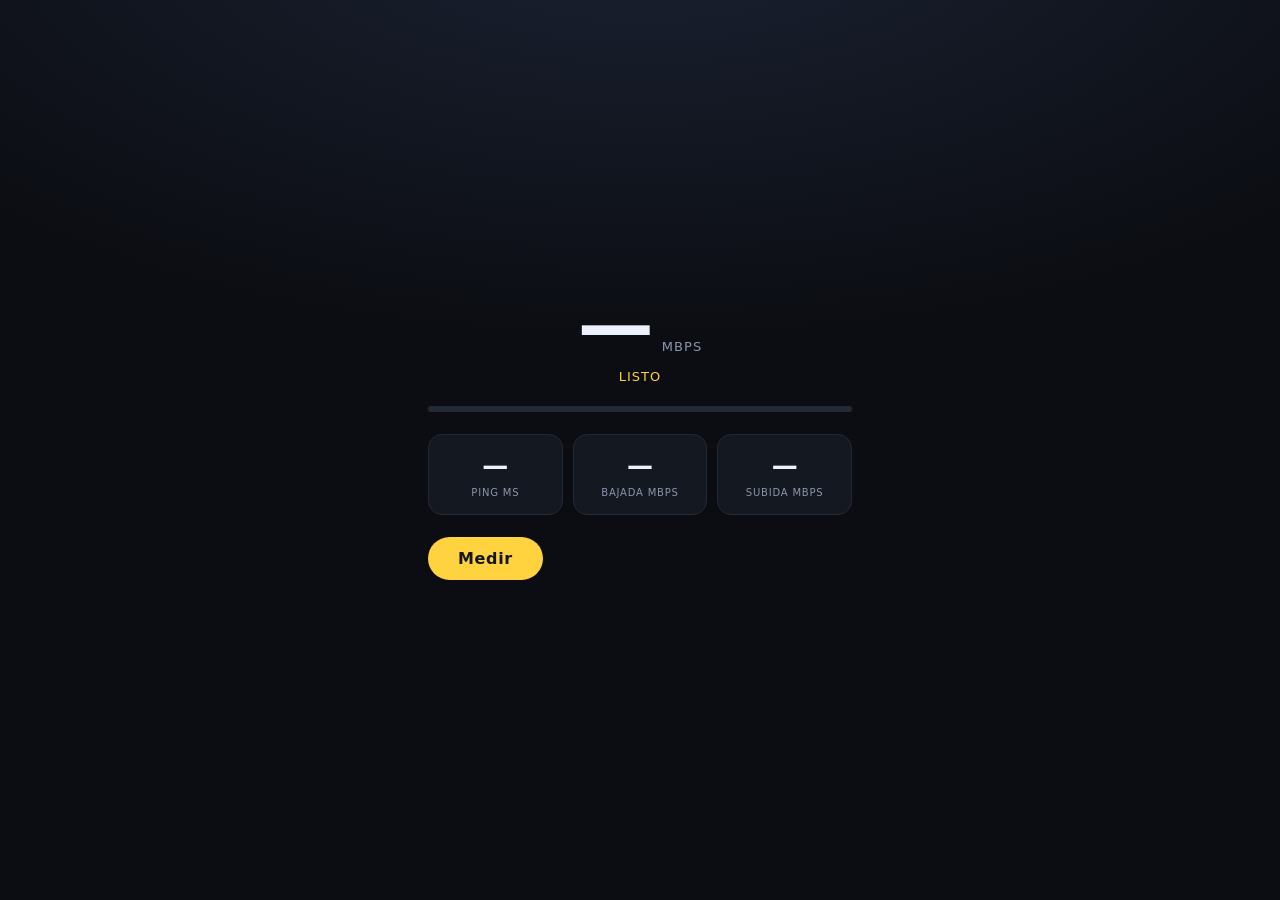
==== src/index.html @ 3a6222d8 "feat: add Tauri GUI for the Ookla speedtest CLI Spawns the CLI with -f jsonl and forwards each event" ====
<!doctype html>
<html lang="es">
  <head>
    <meta charset="utf-8" />
    <meta name="viewport" content="width=device-width, initial-scale=1" />
    <title>LightningTest</title>
    <link rel="stylesheet" href="styles.css" />
  </head>
  <body>
    <main>
      <section class="readout">
        <div class="speed">
          <span id="speed">—</span>
          <span class="unit">Mbps</span>
        </div>
        <span id="phase" class="phase">Listo</span>
      </section>

      <div class="gauge" role="img" aria-label="Velocidad instantánea">
        <div id="fill" class="fill"></div>
      </div>

      <section class="cards">
        <div class="card">
          <span id="ping" class="num">—</span>
          <span class="cap">ping ms</span>
        </div>
        <div class="card">
          <span id="down" class="num">—</span>
          <span class="cap">bajada Mbps</span>
        </div>
        <div class="card">
          <span id="up" class="num">—</span>
          <span class="cap">subida Mbps</span>
        </div>
      </section>

      <section class="row">
        <button id="go" type="button">Medir</button>
        <span id="server" class="meta"></span>
      </section>

      <p id="error" class="error" role="alert"></p>
    </main>
    <script src="main.js"></script>
  </body>
</html>
---- src/styles.css ----
:root {
  color-scheme: dark;
  --bg: #0b0d12;
  --panel: #141821;
  --line: #232937;
  --text: #eef2ff;
  --dim: #8b95ab;
  --accent: #ffd23f;
  --accent-2: #4fd1ff;
}

* {
  box-sizing: border-box;
}

html,
body {
  height: 100%;
  margin: 0;
}

body {
  display: grid;
  place-items: center;
  background: radial-gradient(120% 80% at 50% -10%, #1b2233 0%, var(--bg) 60%);
  color: var(--text);
  font-family: system-ui, -apple-system, "Segoe UI", sans-serif;
  user-select: none;
}

main {
  width: 100%;
  max-width: 480px;
  padding: 32px 28px;
  display: flex;
  flex-direction: column;
  gap: 22px;
}

.readout {
  display: flex;
  flex-direction: column;
  align-items: center;
  gap: 6px;
}

.speed {
  display: flex;
  align-items: baseline;
  gap: 10px;
}

#speed {
  font-size: 76px;
  font-weight: 700;
  line-height: 1;
  font-variant-numeric: tabular-nums;
  letter-spacing: -2px;
}

.unit,
.phase,
.cap,
.meta {
  color: var(--dim);
  font-size: 13px;
  letter-spacing: 0.08em;
  text-transform: uppercase;
}

.phase {
  color: var(--accent);
}

.gauge {
  height: 6px;
  border-radius: 999px;
  background: var(--line);
  overflow: hidden;
}

.fill {
  height: 100%;
  width: 0;
  border-radius: 999px;
  background: linear-gradient(90deg, var(--accent-2), var(--accent));
  transition: width 180ms ease-out;
}

.cards {
  display: grid;
  grid-template-columns: repeat(3, 1fr);
  gap: 10px;
}

.card {
  display: flex;
  flex-direction: column;
  align-items: center;
  gap: 6px;
  padding: 16px 8px;
  background: var(--panel);
  border: 1px solid var(--line);
  border-radius: 14px;
}

.num {
  font-size: 26px;
  font-weight: 600;
  font-variant-numeric: tabular-nums;
}

.card .cap {
  font-size: 10px;
  text-align: center;
}

.row {
  display: flex;
  align-items: center;
  gap: 14px;
}

button {
  padding: 12px 30px;
  border: 0;
  border-radius: 999px;
  background: var(--accent);
  color: #14161c;
  font: inherit;
  font-weight: 700;
  letter-spacing: 0.04em;
  cursor: pointer;
}

button:hover {
  filter: brightness(1.08);
}

button.running {
  background: transparent;
  border: 1px solid var(--line);
  color: var(--text);
}

.meta {
  font-size: 11px;
  text-transform: none;
  letter-spacing: 0;
  line-height: 1.3;
}

.error {
  min-height: 1em;
  margin: 0;
  color: #ff7a7a;
  font-size: 12px;
}
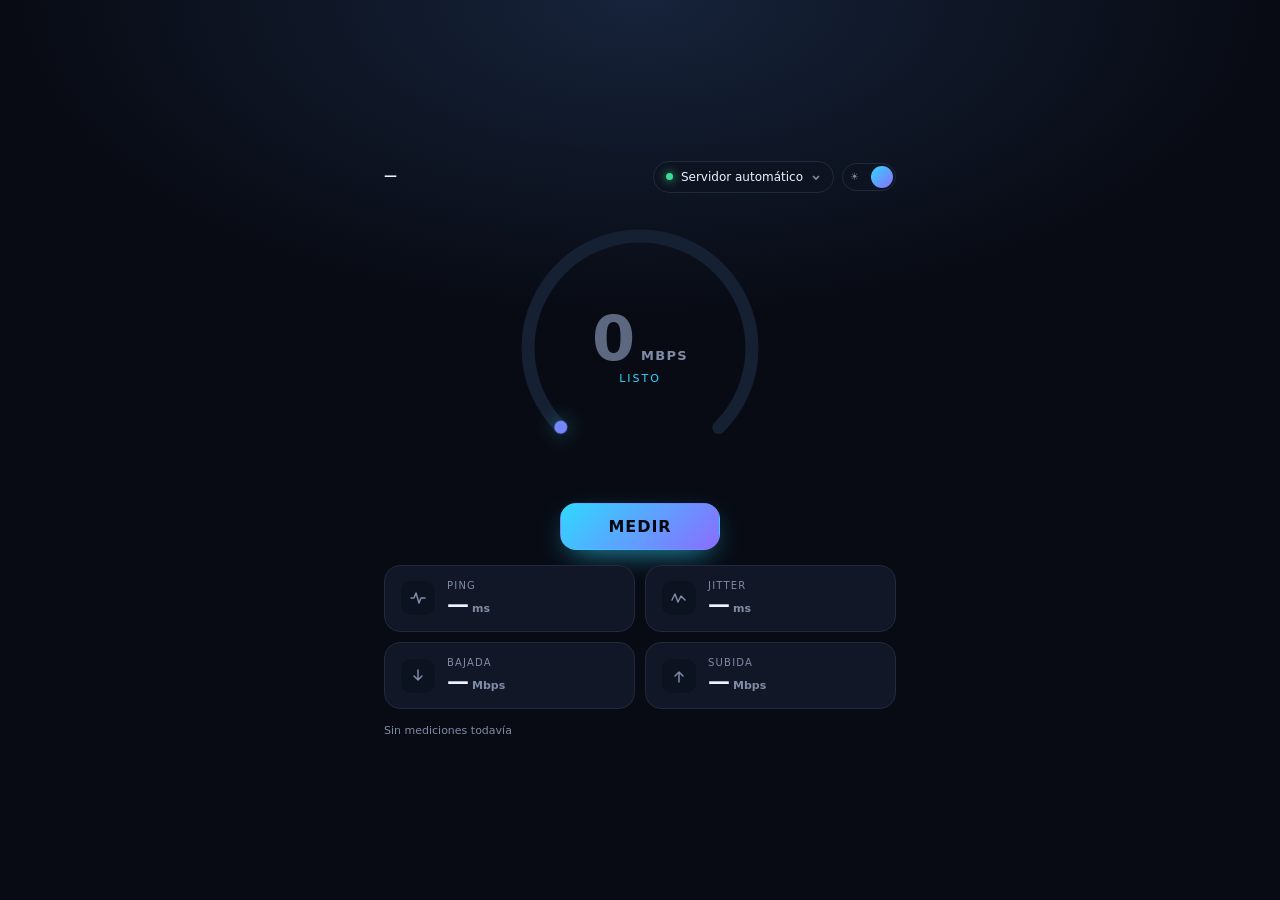
==== commit b632105a: "feat(ui): port the mockup gauge and server picker to the app Gauge, four metric cards (ping, jitter," ====
--- a/src/index.html
+++ b/src/index.html
@@ -7,41 +7,129 @@
     <link rel="stylesheet" href="styles.css" />
   </head>
   <body>
-    <main>
-      <section class="readout">
-        <div class="speed">
-          <span id="speed">—</span>
-          <span class="unit">Mbps</span>
+    <div class="app">
+      <header class="top">
+        <div class="conn">
+          <span class="isp" id="isp">—</span>
+          <span class="ip" id="ip"></span>
         </div>
-        <span id="phase" class="phase">Listo</span>
+        <div class="tools">
+          <button class="server" id="serverBtn" type="button">
+            <span class="dot"></span>
+            <span class="label" id="serverLabel">Servidor automático</span>
+            <svg width="10" height="10" viewBox="0 0 10 10" aria-hidden="true">
+              <path d="M2 4l3 3 3-3" stroke="currentColor" stroke-width="1.6" fill="none" />
+            </svg>
+          </button>
+
+          <button class="switch" id="theme" type="button" role="switch" aria-checked="true"
+                  aria-label="Cambiar a modo claro" title="Modo claro / oscuro">
+            <span class="glyph" aria-hidden="true">☀</span>
+            <span class="glyph" aria-hidden="true">☾</span>
+            <span class="knob"></span>
+          </button>
+        </div>
+      </header>
+
+      <section class="gauge-wrap">
+        <svg class="gauge" viewBox="0 0 300 300" aria-hidden="true">
+          <defs>
+            <linearGradient id="grad" x1="0" y1="1" x2="1" y2="0">
+              <stop class="g1" offset="0%" />
+              <stop class="g2" offset="100%" />
+            </linearGradient>
+          </defs>
+          <circle class="track" cx="150" cy="150" r="120"
+                  stroke-dasharray="565.5 754" transform="rotate(135 150 150)" />
+          <circle id="arc" class="arc" cx="150" cy="150" r="120"
+                  stroke-dasharray="0 754" transform="rotate(135 150 150)" />
+        </svg>
+
+        <div class="center">
+          <div class="value">
+            <span id="num" class="dim">0</span>
+            <span class="unit">Mbps</span>
+          </div>
+          <span class="phase" id="phase">Listo</span>
+          <span class="err" id="error" role="alert"></span>
+        </div>
       </section>
 
-      <div class="gauge" role="img" aria-label="Velocidad instantánea">
-        <div id="fill" class="fill"></div>
+      <div class="actions">
+        <button id="go" type="button">MEDIR</button>
       </div>
 
       <section class="cards">
-        <div class="card">
-          <span id="ping" class="num">—</span>
-          <span class="cap">ping ms</span>
+        <div class="card" id="card-ping">
+          <span class="icon">
+            <svg width="16" height="16" viewBox="0 0 16 16" aria-hidden="true">
+              <path d="M1 8h3l2-5 3 10 2-5h4" stroke="currentColor" stroke-width="1.5"
+                    fill="none" stroke-linecap="round" stroke-linejoin="round" />
+            </svg>
+          </span>
+          <div class="body">
+            <span class="k">Ping</span>
+            <span class="v"><span id="ping">—</span><span class="u2">ms</span></span>
+          </div>
         </div>
-        <div class="card">
-          <span id="down" class="num">—</span>
-          <span class="cap">bajada Mbps</span>
+
+        <div class="card" id="card-jitter">
+          <span class="icon">
+            <svg width="16" height="16" viewBox="0 0 16 16" aria-hidden="true">
+              <path d="M1 10l3-6 3 8 3-6 4 4" stroke="currentColor" stroke-width="1.5"
+                    fill="none" stroke-linecap="round" stroke-linejoin="round" />
+            </svg>
+          </span>
+          <div class="body">
+            <span class="k">Jitter</span>
+            <span class="v"><span id="jitter">—</span><span class="u2">ms</span></span>
+          </div>
         </div>
-        <div class="card">
-          <span id="up" class="num">—</span>
-          <span class="cap">subida Mbps</span>
+
+        <div class="card" id="card-down">
+          <span class="icon">
+            <svg width="16" height="16" viewBox="0 0 16 16" aria-hidden="true">
+              <path d="M8 2v10m0 0l-4-4m4 4l4-4" stroke="currentColor" stroke-width="1.5"
+                    fill="none" stroke-linecap="round" stroke-linejoin="round" />
+            </svg>
+          </span>
+          <div class="body">
+            <span class="k">Bajada</span>
+            <span class="v"><span id="down">—</span><span class="u2">Mbps</span></span>
+          </div>
+        </div>
+
+        <div class="card" id="card-up">
+          <span class="icon">
+            <svg width="16" height="16" viewBox="0 0 16 16" aria-hidden="true">
+              <path d="M8 14V4m0 0l-4 4m4-4l4 4" stroke="currentColor" stroke-width="1.5"
+                    fill="none" stroke-linecap="round" stroke-linejoin="round" />
+            </svg>
+          </span>
+          <div class="body">
+            <span class="k">Subida</span>
+            <span class="v"><span id="up">—</span><span class="u2">Mbps</span></span>
+          </div>
         </div>
       </section>
 
-      <section class="row">
-        <button id="go" type="button">Medir</button>
-        <span id="server" class="meta"></span>
-      </section>
+      <footer class="foot">
+        <span id="stamp">Sin mediciones todavía</span>
+        <span id="sid"></span>
+      </footer>
+    </div>
 
-      <p id="error" class="error" role="alert"></p>
-    </main>
+    <div class="modal" id="modal" hidden>
+      <div class="sheet" role="dialog" aria-modal="true" aria-labelledby="sheetTitle">
+        <header>
+          <h2 id="sheetTitle">Elegir servidor</h2>
+          <button class="x" id="close" type="button" aria-label="Cerrar">✕</button>
+        </header>
+        <input id="q" type="search" placeholder="Buscar por ciudad o proveedor…" autocomplete="off" />
+        <ul id="list"></ul>
+        <p class="hint">Los más cercanos según Ookla para tu conexión.</p>
+      </div>
+    </div>
     <script src="main.js"></script>
   </body>
 </html>
--- a/src/styles.css
+++ b/src/styles.css
@@ -1,158 +1,432 @@
 :root {
   color-scheme: dark;
-  --bg: #0b0d12;
-  --panel: #141821;
-  --line: #232937;
-  --text: #eef2ff;
-  --dim: #8b95ab;
-  --accent: #ffd23f;
-  --accent-2: #4fd1ff;
-}
-
-* {
-  box-sizing: border-box;
-}
-
-html,
-body {
-  height: 100%;
-  margin: 0;
-}
+  --bg: #080b14;
+  --bg-glow: #16233a;
+  --panel: #111726;
+  --panel-2: #0d1320;
+  --line: #1f2a3f;
+  --line-strong: #2d3c58;
+  --text: #edf2ff;
+  --dim: #7f8ca6;
+  --dim-strong: #5c6880;
+  --track: #162033;
+  --active-bg: #101b2a;
+  --active-line: #2b4a63;
+  --icon-bg: #0b1220;
+  --hover: #162035;
+  --overlay: rgba(4, 7, 13, 0.72);
+  --focus: #2f4a68;
+  --cyan: #2fd8ff;
+  --violet: #8b6cff;
+  --green: #3ddc97;
+  --glow: rgba(47, 216, 255, 0.45);
+  --go-bg: linear-gradient(135deg, #2fd8ff, #8b6cff);
+  --go-ink: #05080f;
+  --go-border: transparent;
+  --go-shadow: rgba(47, 216, 255, 0.9);
+  --go-hover: 1.07;
+  --radius: 16px;
+}
+
+/* Light theme mirrors speedtest.net: white page, #141526 as brand ink. */
+body.light {
+  color-scheme: light;
+  --bg: #ffffff;
+  --bg-glow: #e9eefb;
+  --panel: #f7f8fa;
+  --panel-2: #f1f3f7;
+  --line: #e2e6ee;
+  --line-strong: #cdd4e0;
+  --text: #141526;
+  --dim: #6b7385;
+  --dim-strong: #9aa2b1;
+  --track: #eceff5;
+  --active-bg: #eef4ff;
+  --active-line: #b9d4f5;
+  --icon-bg: #ffffff;
+  --hover: #eef1f6;
+  --overlay: rgba(20, 21, 38, 0.32);
+  --focus: #9cc0e8;
+  --cyan: #0ea5e9;
+  --violet: #7c3aed;
+  --green: #22b573;
+  --glow: rgba(14, 165, 233, 0.3);
+  --go-bg: linear-gradient(135deg, #f3f4f7, #e9ebf1);
+  --go-ink: #141526;
+  --go-border: #a9b0bd;
+  --go-shadow: rgba(20, 21, 38, 0.18);
+  --go-hover: 0.97;
+}
+
+* { box-sizing: border-box; }
+
+html, body { height: 100%; margin: 0; }
 
 body {
   display: grid;
   place-items: center;
-  background: radial-gradient(120% 80% at 50% -10%, #1b2233 0%, var(--bg) 60%);
+  background:
+    radial-gradient(70% 50% at 50% 0%, var(--bg-glow) 0%, transparent 70%),
+    var(--bg);
   color: var(--text);
   font-family: system-ui, -apple-system, "Segoe UI", sans-serif;
   user-select: none;
 }
 
-main {
+.app {
   width: 100%;
-  max-width: 480px;
-  padding: 32px 28px;
+  max-width: 560px;
+  padding: 16px 24px 18px;
   display: flex;
   flex-direction: column;
-  gap: 22px;
-}
-
-.readout {
+  gap: 15px;
+}
+
+/* ---- top bar ---- */
+.top {
+  display: flex;
+  align-items: center;
+  justify-content: space-between;
+  gap: 10px;
+}
+
+.conn { display: flex; flex-direction: column; gap: 2px; flex: none; }
+.isp { font-size: 13px; font-weight: 600; }
+.ip {
+  font-size: 11px;
+  color: var(--dim);
+  font-variant-numeric: tabular-nums;
+}
+
+.tools {
+  display: flex;
+  align-items: center;
+  justify-content: flex-end;
+  gap: 8px;
+  min-width: 0;
+  flex: 1 1 auto;
+}
+
+.switch {
+  position: relative;
+  display: flex;
+  align-items: center;
+  justify-content: space-between;
+  flex: none;
+  width: 54px;
+  height: 28px;
+  padding: 0 7px;
+  border: 1px solid var(--line);
+  border-radius: 999px;
+  background: var(--panel-2);
+  cursor: pointer;
+}
+
+.switch:hover { border-color: var(--line-strong); }
+
+.switch:focus-visible { outline: 2px solid var(--focus); outline-offset: 2px; }
+
+.switch .glyph {
+  font-size: 10px;
+  line-height: 1;
+  color: var(--dim);
+}
+
+.switch .knob {
+  position: absolute;
+  top: 2px;
+  left: 2px;
+  width: 22px;
+  height: 22px;
+  border-radius: 50%;
+  background: linear-gradient(135deg, var(--cyan), var(--violet));
+  transition: transform 180ms ease;
+}
+
+.switch[aria-checked="true"] .knob { transform: translateX(26px); }
+
+.server {
+  display: flex;
+  align-items: center;
+  gap: 8px;
+  min-width: 0;
+  padding: 8px 12px;
+  border: 1px solid var(--line);
+  border-radius: 999px;
+  background: var(--panel-2);
+  color: var(--text);
+  font: inherit;
+  font-size: 12px;
+  cursor: pointer;
+}
+
+.server:hover { border-color: var(--line-strong); }
+.server .label {
+  overflow: hidden;
+  text-overflow: ellipsis;
+  white-space: nowrap;
+}
+.server svg { flex: none; color: var(--dim); }
+
+.dot {
+  width: 7px;
+  height: 7px;
+  border-radius: 50%;
+  background: var(--green);
+  box-shadow: 0 0 10px var(--green);
+  flex: none;
+}
+
+/* ---- gauge ---- */
+.gauge-wrap {
+  position: relative;
+  display: grid;
+  place-items: center;
+}
+
+.gauge { width: 100%; max-width: 280px; aspect-ratio: 1; }
+
+.track, .arc {
+  fill: none;
+  stroke-width: 14;
+  stroke-linecap: round;
+}
+
+.track { stroke: var(--track); }
+
+.arc {
+  stroke: url(#grad);
+  filter: drop-shadow(0 0 9px var(--glow));
+  transition: stroke-dasharray 120ms linear;
+}
+
+.g1 { stop-color: var(--cyan); }
+.g2 { stop-color: var(--violet); }
+
+.center {
+  position: absolute;
+  inset: 0;
   display: flex;
   flex-direction: column;
   align-items: center;
-  gap: 6px;
-}
-
-.speed {
+  justify-content: center;
+  gap: 2px;
+}
+
+.value {
   display: flex;
   align-items: baseline;
-  gap: 10px;
-}
-
-#speed {
-  font-size: 76px;
+  gap: 8px;
+  font-variant-numeric: tabular-nums;
+}
+
+#num {
+  font-size: 62px;
   font-weight: 700;
+  letter-spacing: -2px;
   line-height: 1;
-  font-variant-numeric: tabular-nums;
-  letter-spacing: -2px;
-}
-
-.unit,
-.phase,
-.cap,
-.meta {
-  color: var(--dim);
+}
+
+#num.dim { color: var(--dim-strong); }
+
+.unit {
   font-size: 13px;
-  letter-spacing: 0.08em;
+  font-weight: 600;
+  color: var(--dim);
   text-transform: uppercase;
+  letter-spacing: 0.1em;
 }
 
 .phase {
-  color: var(--accent);
-}
-
-.gauge {
-  height: 6px;
-  border-radius: 999px;
-  background: var(--line);
-  overflow: hidden;
-}
-
-.fill {
-  height: 100%;
-  width: 0;
-  border-radius: 999px;
-  background: linear-gradient(90deg, var(--accent-2), var(--accent));
-  transition: width 180ms ease-out;
-}
-
+  font-size: 11px;
+  letter-spacing: 0.18em;
+  text-transform: uppercase;
+  color: var(--cyan);
+}
+
+.err {
+  max-width: 170px;
+  font-size: 10px;
+  line-height: 1.3;
+  text-align: center;
+  color: #ff6b6b;
+}
+
+body.light .err { color: #c0392b; }
+
+/* ---- action ---- */
+.actions { display: flex; justify-content: center; }
+
+#go {
+  min-width: 160px;
+  padding: 13px 34px;
+  border: 1px solid var(--go-border);
+  border-radius: var(--radius);
+  background: var(--go-bg);
+  color: var(--go-ink);
+  font: inherit;
+  font-weight: 800;
+  letter-spacing: 0.06em;
+  cursor: pointer;
+  box-shadow: 0 10px 30px -12px var(--go-shadow);
+}
+
+#go:hover { filter: brightness(var(--go-hover)); }
+
+#go.running {
+  background: transparent;
+  border: 1px solid var(--line);
+  color: var(--text);
+  box-shadow: none;
+}
+
+/* ---- cards ---- */
 .cards {
   display: grid;
-  grid-template-columns: repeat(3, 1fr);
+  grid-template-columns: 1fr 1fr;
   gap: 10px;
 }
 
 .card {
   display: flex;
-  flex-direction: column;
-  align-items: center;
-  gap: 6px;
-  padding: 16px 8px;
+  align-items: center;
+  gap: 12px;
+  padding: 14px 16px;
   background: var(--panel);
   border: 1px solid var(--line);
-  border-radius: 14px;
-}
-
-.num {
-  font-size: 26px;
+  border-radius: var(--radius);
+}
+
+.card.active { border-color: var(--active-line); background: var(--active-bg); }
+
+.icon {
+  display: grid;
+  place-items: center;
+  width: 34px;
+  height: 34px;
+  flex: none;
+  border-radius: 10px;
+  background: var(--icon-bg);
+  color: var(--dim);
+}
+
+.card.active .icon { color: var(--cyan); }
+
+.card .body { display: flex; flex-direction: column; gap: 2px; min-width: 0; }
+.card .k {
+  font-size: 10px;
+  letter-spacing: 0.12em;
+  text-transform: uppercase;
+  color: var(--dim);
+}
+.card .v {
+  font-size: 22px;
   font-weight: 600;
   font-variant-numeric: tabular-nums;
-}
-
-.card .cap {
-  font-size: 10px;
-  text-align: center;
-}
-
-.row {
-  display: flex;
-  align-items: center;
-  gap: 14px;
-}
-
-button {
-  padding: 12px 30px;
+  line-height: 1.1;
+}
+.card .u2 { font-size: 11px; color: var(--dim); margin-left: 3px; }
+
+.foot {
+  display: flex;
+  justify-content: space-between;
+  font-size: 11px;
+  color: var(--dim);
+}
+
+/* ---- modal ---- */
+.modal {
+  position: fixed;
+  inset: 0;
+  display: grid;
+  place-items: center;
+  padding: 24px;
+  background: var(--overlay);
+  backdrop-filter: blur(6px);
+}
+
+.modal[hidden] { display: none; }
+
+.sheet {
+  width: 100%;
+  max-width: 440px;
+  max-height: 78vh;
+  display: flex;
+  flex-direction: column;
+  background: var(--panel);
+  border: 1px solid var(--line);
+  border-radius: 18px;
+  overflow: hidden;
+}
+
+.sheet header {
+  display: flex;
+  align-items: center;
+  justify-content: space-between;
+  padding: 16px 18px 12px;
+}
+
+.sheet h2 { margin: 0; font-size: 15px; }
+
+.x {
   border: 0;
-  border-radius: 999px;
-  background: var(--accent);
-  color: #14161c;
+  background: none;
+  color: var(--dim);
+  font-size: 16px;
+  cursor: pointer;
+  padding: 4px 6px;
+}
+
+#q {
+  margin: 0 18px 10px;
+  padding: 11px 14px;
+  border: 1px solid var(--line);
+  border-radius: 10px;
+  background: var(--panel-2);
+  color: var(--text);
   font: inherit;
-  font-weight: 700;
-  letter-spacing: 0.04em;
+  font-size: 13px;
+  outline: none;
+}
+
+#q:focus { border-color: var(--focus); }
+
+#list {
+  list-style: none;
+  margin: 0;
+  padding: 0 8px;
+  overflow-y: auto;
+  flex: 1;
+}
+
+#list li { margin: 0; }
+
+#list button {
+  display: flex;
+  align-items: center;
+  justify-content: space-between;
+  gap: 12px;
+  width: 100%;
+  padding: 11px 10px;
+  border: 0;
+  border-radius: 10px;
+  background: none;
+  color: var(--text);
+  font: inherit;
+  text-align: left;
   cursor: pointer;
 }
 
-button:hover {
-  filter: brightness(1.08);
-}
-
-button.running {
-  background: transparent;
-  border: 1px solid var(--line);
-  color: var(--text);
-}
-
-.meta {
+#list button:hover { background: var(--hover); }
+#list .sel { color: var(--cyan); font-size: 12px; }
+
+.s-name { font-size: 13px; }
+.s-loc { font-size: 11px; color: var(--dim); }
+
+.hint {
+  margin: 0;
+  padding: 12px 18px 16px;
   font-size: 11px;
-  text-transform: none;
-  letter-spacing: 0;
-  line-height: 1.3;
-}
-
-.error {
-  min-height: 1em;
-  margin: 0;
-  color: #ff7a7a;
-  font-size: 12px;
-}
+  color: var(--dim);
+  border-top: 1px solid var(--line);
+}
